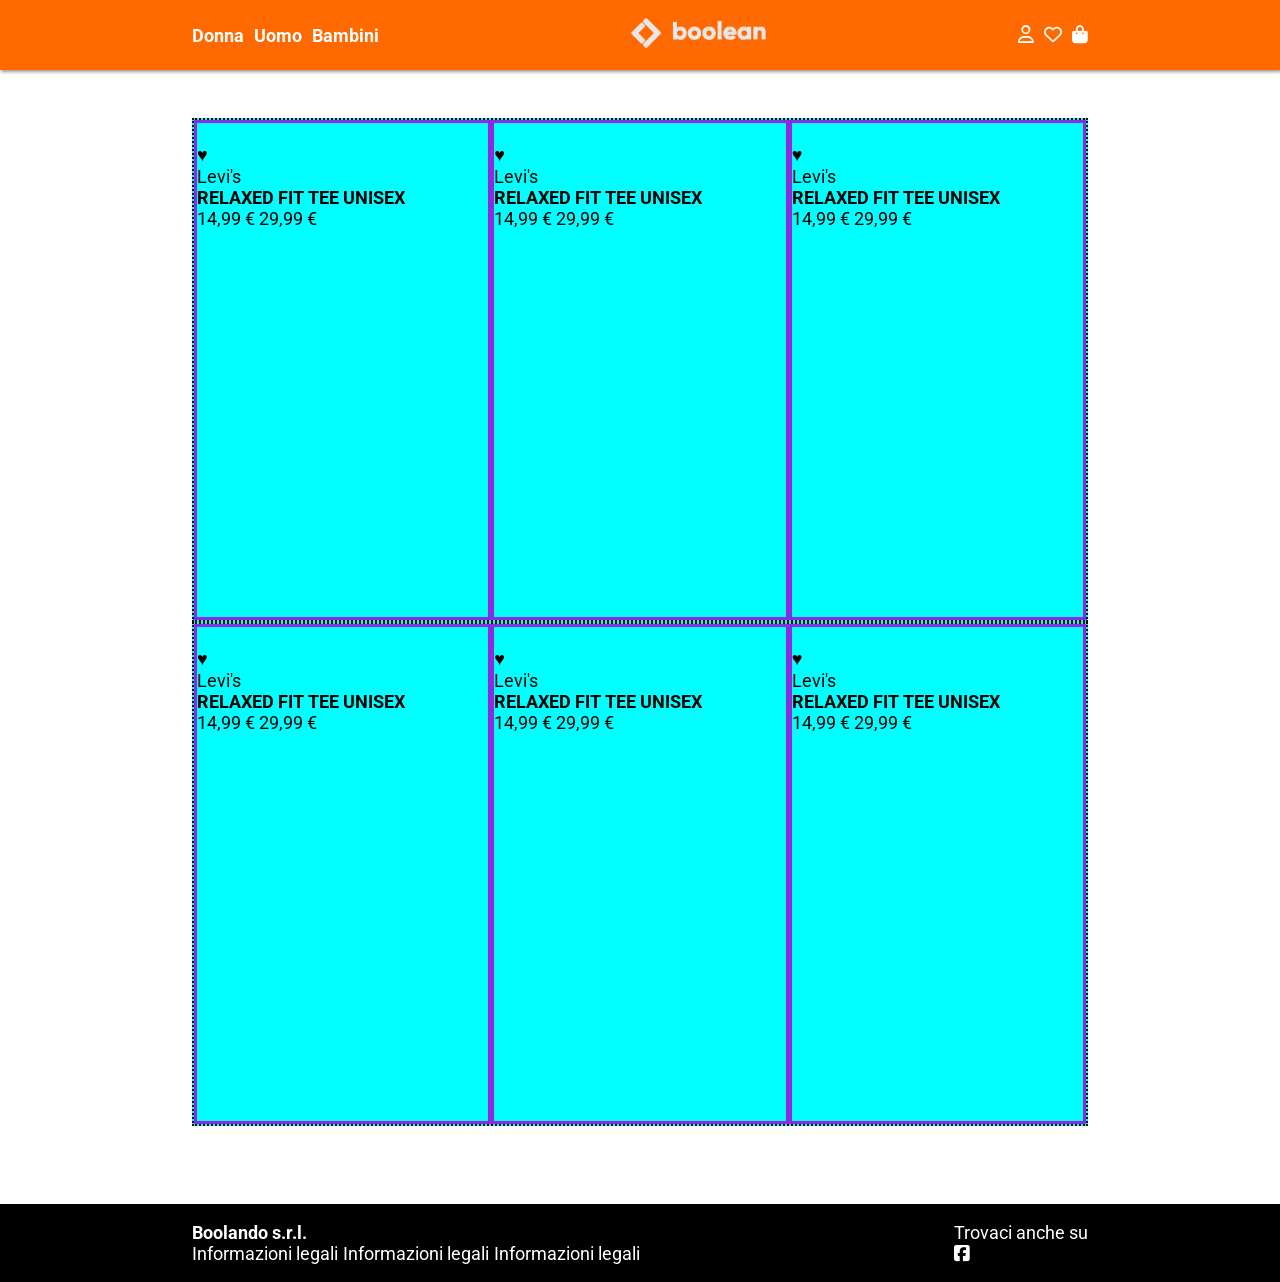
==== index.html @ 8162730f "Header position fixed + shadow" ====
<!DOCTYPE html>
<html lang="en">
<head>
    <meta charset="UTF-8">
    <meta http-equiv="X-UA-Compatible" content="IE=edge">
    <meta name="viewport" content="width=device-width, initial-scale=1.0">

    <!-- Font Roboto source -->
    <link rel="preconnect" href="https://fonts.googleapis.com">
<link rel="preconnect" href="https://fonts.gstatic.com" crossorigin>
<link href="https://fonts.googleapis.com/css2?family=Roboto:wght@400;700&display=swap" rel="stylesheet">

    <!-- Font-awesome library -->
    <link rel="stylesheet" href="https://cdnjs.cloudflare.com/ajax/libs/font-awesome/6.3.0/css/all.min.css" integrity="sha512-SzlrxWUlpfuzQ+pcUCosxcglQRNAq/DZjVsC0lE40xsADsfeQoEypE+enwcOiGjk/bSuGGKHEyjSoQ1zVisanQ==" crossorigin="anonymous" referrerpolicy="no-referrer" />

    <!-- Main CSS -->
    <link rel="stylesheet" href="css/style.css">
    
    <title>Boolando</title>
</head>

<body>

    <!-- Intestazione -->

    <header class="centered">

        <!-- Barra di navigazione -->
        
        <nav>

            <!-- Lista categorie -->
        
            <ul class="categ">
                <li><a href="#">Donna</a></li>
                <li><a href="#">Uomo</a></li>
                <li><a href="#">Bambini</a></li>
            </ul>

            <!-- Logo -->
        
            <div class="logo">
                <a href="#">
                    <img class="boolean-logo" src="img/boolean-logo.png" alt="Logo Boolean" >
                </a>
            </div>

            <!-- icone utente -->

            <div class="icons">
                <i class="fa-regular fa-user"></i>
                <i class="fa-regular fa-heart"></i>
                <i class="fa-solid fa-bag-shopping"></i>
            </div>

        </nav>

    </header>

    <!-- Corpo principale -->

    <main class="centered">

        <!-- fila orizzontale -->

        <div class="row">

            <!-- blocco prodotto -->

            <article class="product-col">
                <img src="" alt="">
                <div class="heart">&hearts;</div>
                <div class="label">
                    <div class="discount"></div>
                    <div class="sustainable"></div>
                </div>
                <div class="text">
                    <span class="brand">Levi's</span>
                    <h4 class="model">RELAXED FIT TEE UNISEX</h4>
                    <span class="price">
                        <span class="red">14,99 €</span>
                        <span class="line-through">29,99 €</span>
                    </span>
                </div>
            </article>

            <!-- blocco prodotto -->

            <article class="product-col">
                <img src="" alt="">
                <div class="heart">&hearts;</div>
                <div class="label">
                    <div class="discount"></div>
                    <div class="sustainable"></div>
                </div>
                <div class="text">
                    <span class="brand">Levi's</span>
                    <h4 class="model">RELAXED FIT TEE UNISEX</h4>
                    <span class="price">
                        <span class="red">14,99 €</span>
                        <span class="line-through">29,99 €</span>
                    </span>
                </div>
            </article>

            <!-- blocco prodotto -->

            <article class="product-col">
                <img src="" alt="">
                <div class="heart">&hearts;</div>
                <div class="label">
                    <div class="discount"></div>
                    <div class="sustainable"></div>
                </div>
                <div class="text">
                    <span class="brand">Levi's</span>
                    <h4 class="model">RELAXED FIT TEE UNISEX</h4>
                    <span class="price">
                        <span class="red">14,99 €</span>
                        <span class="line-through">29,99 €</span>
                    </span>
                </div>
            </article>

        </div>

        <!-- fila orizzontale -->

        <div class="row">

            <!-- blocco prodotto -->

            <article class="product-col">
                <img src="" alt="">
                <div class="heart">&hearts;</div>
                <div class="label">
                    <div class="discount"></div>
                    <div class="sustainable"></div>
                </div>
                <div class="text">
                    <span class="brand">Levi's</span>
                    <h4 class="model">RELAXED FIT TEE UNISEX</h4>
                    <span class="price">
                        <span class="red">14,99 €</span>
                        <span class="line-through">29,99 €</span>
                    </span>
                </div>
            </article>

            <!-- blocco prodotto -->

            <article class="product-col">
                <img src="" alt="">
                <div class="heart">&hearts;</div>
                <div class="label">
                    <div class="discount"></div>
                    <div class="sustainable"></div>
                </div>
                <div class="text">
                    <span class="brand">Levi's</span>
                    <h4 class="model">RELAXED FIT TEE UNISEX</h4>
                    <span class="price">
                        <span class="red">14,99 €</span>
                        <span class="line-through">29,99 €</span>
                    </span>
                </div>
            </article>

            <!-- blocco prodotto -->

            <article class="product-col">
                <img src="" alt="">
                <div class="heart">&hearts;</div>
                <div class="label">
                    <div class="discount"></div>
                    <div class="sustainable"></div>
                </div>
                <div class="text">
                    <span class="brand">Levi's</span>
                    <h4 class="model">RELAXED FIT TEE UNISEX</h4>
                    <span class="price">
                        <span class="red">14,99 €</span>
                        <span class="line-through">29,99 €</span>
                    </span>
                </div>
            </article>

        </div>

    </main>

    <!-- Footer -->

    <footer class="centered">
        <nav>

            <!-- blocco info legali -->
            
            <div class="info">
                <strong>Boolando s.r.l.</strong>
                <ul class="legal-info">
                    <li><a href="">Informazioni legali</a></li>
                    <li><a href="">Informazioni legali</a></li>
                    <li><a href="">Informazioni legali</a></li>
                </ul>
            </div>

            <!-- blocco social media -->
            <div class="footer-social">
                <span>Trovaci anche su</span>
                <div class="icons">
                    <a href="#"><i class="fa-brands fa-square-facebook"></i></a>
                </div>
            </div>

        </nav>
    </footer>
    
</body>
</html>
---- css/style.css ----
/* regole generali */

* {
    margin: 0; 
    padding: 0;
    box-sizing: border-box;
}

body {
    font-family: 'Roboto', sans-serif;
    font-size: 18px;
}

a {
    text-decoration: none;
    color: inherit;
}

ul {
    list-style-type: none;
}

.centered {
    padding: 18px 15%;
}

/* INTESTAZIONE */

/* add border-bottom shadow */
header {
    min-height: 70px;
    width: 100%;
    position: fixed;
    top: 0;
    left: 0;
    background-color: #ff6900;
    color: #ffffff;
    box-shadow: 1px 2px 3px #9e9e9e;
}

    nav {
        display: flex;
        justify-content: space-between;
        align-items: center;
    }

        .categ {
            font-weight: 700;
            display: flex;
            gap: 10px;
        }

        img.boolean-logo {
            height: 30px;
        }

        .icons {
            display: flex;
            gap: 10px;
        }

/* MAIN */

main {
    margin: 100px 0 60px;
}

.row {
    display: flex;
    justify-content: space-between;
}

/* FOOTER */

footer {
    /* height: 150px; */
    background-color: black;
    color:#ffffff;

}

.legal-info {
    display: flex;
    gap: 5px;
}


/* DEBUG */

/* nav {
        border: solid 3px blueviolet;
}

    .categ {
        border: dotted 2px black;
    }

    .logo {
        border: dotted 2px black;
    }

    .icons {
        width: 100px;
        border: dotted 2px black;
    } */

.row {
    background-color: aqua;
    border: dotted 2px black;

}

.product-col {
    height: 500px;
    width: 350px;
    border: solid 3px blueviolet;
}
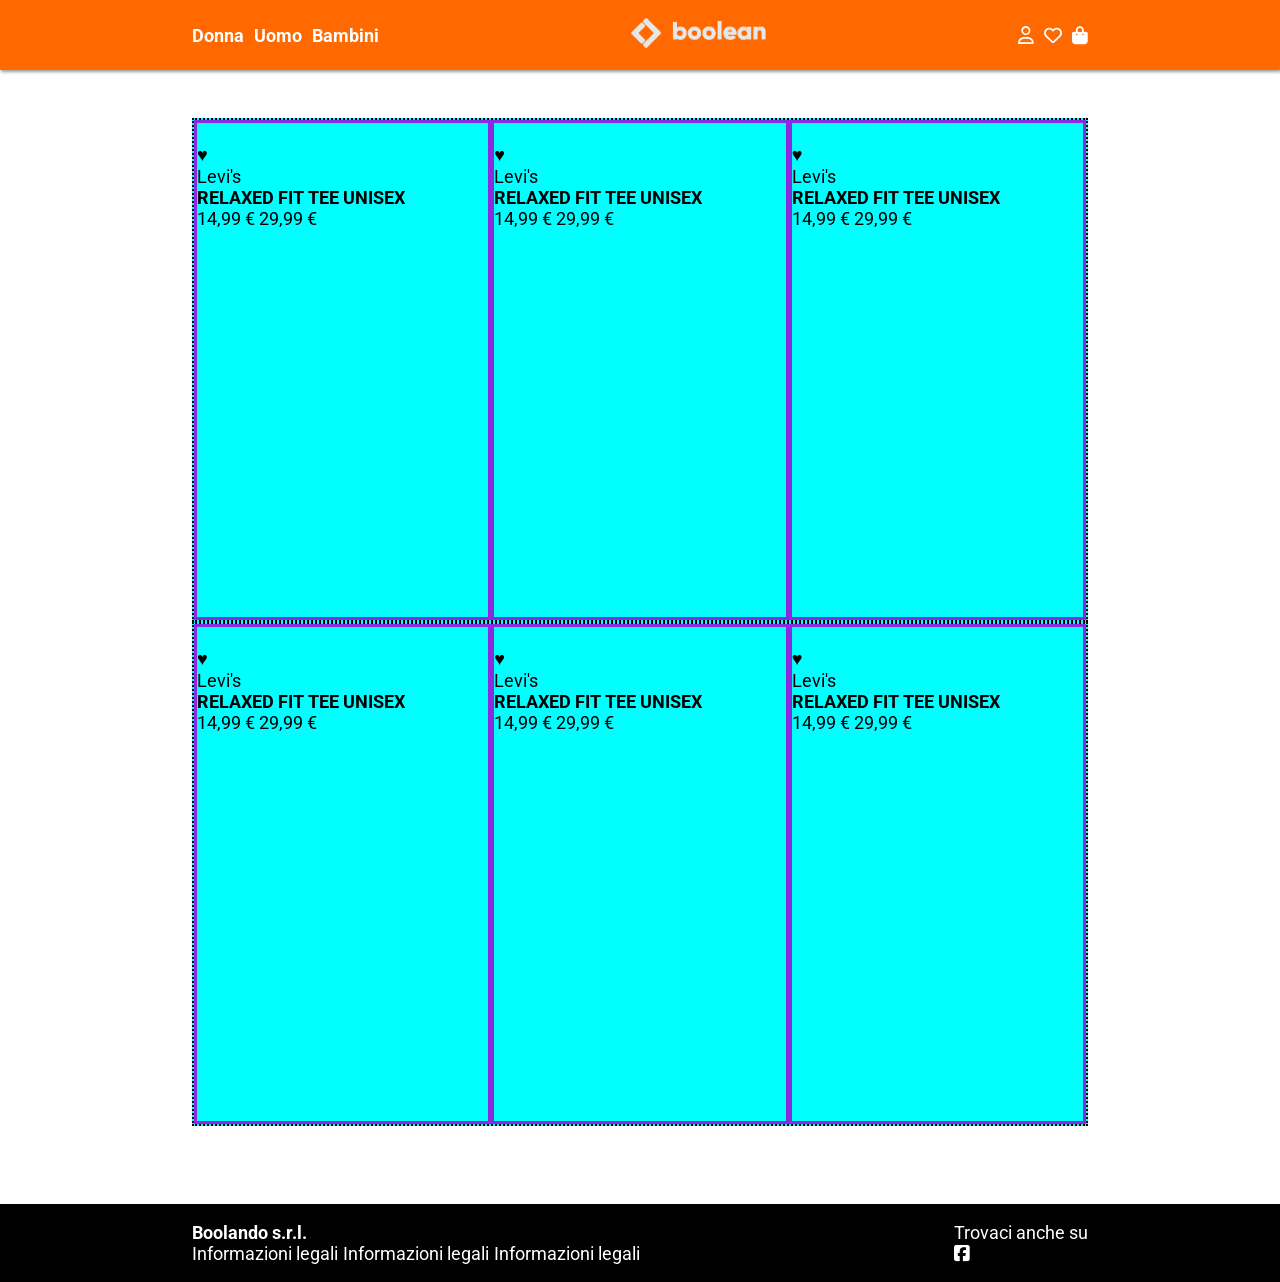
==== commit 429a5fd6: "put links to header icons" ====
--- a/index.html
+++ b/index.html
@@ -48,9 +48,9 @@
             <!-- icone utente -->
 
             <div class="icons">
-                <i class="fa-regular fa-user"></i>
-                <i class="fa-regular fa-heart"></i>
-                <i class="fa-solid fa-bag-shopping"></i>
+                <a href="#"><i class="fa-regular fa-user"></i></a>
+                <a href="#"><i class="fa-regular fa-heart"></i></a>
+                <a href="#"><i class="fa-solid fa-bag-shopping"></i></a>
             </div>
 
         </nav>
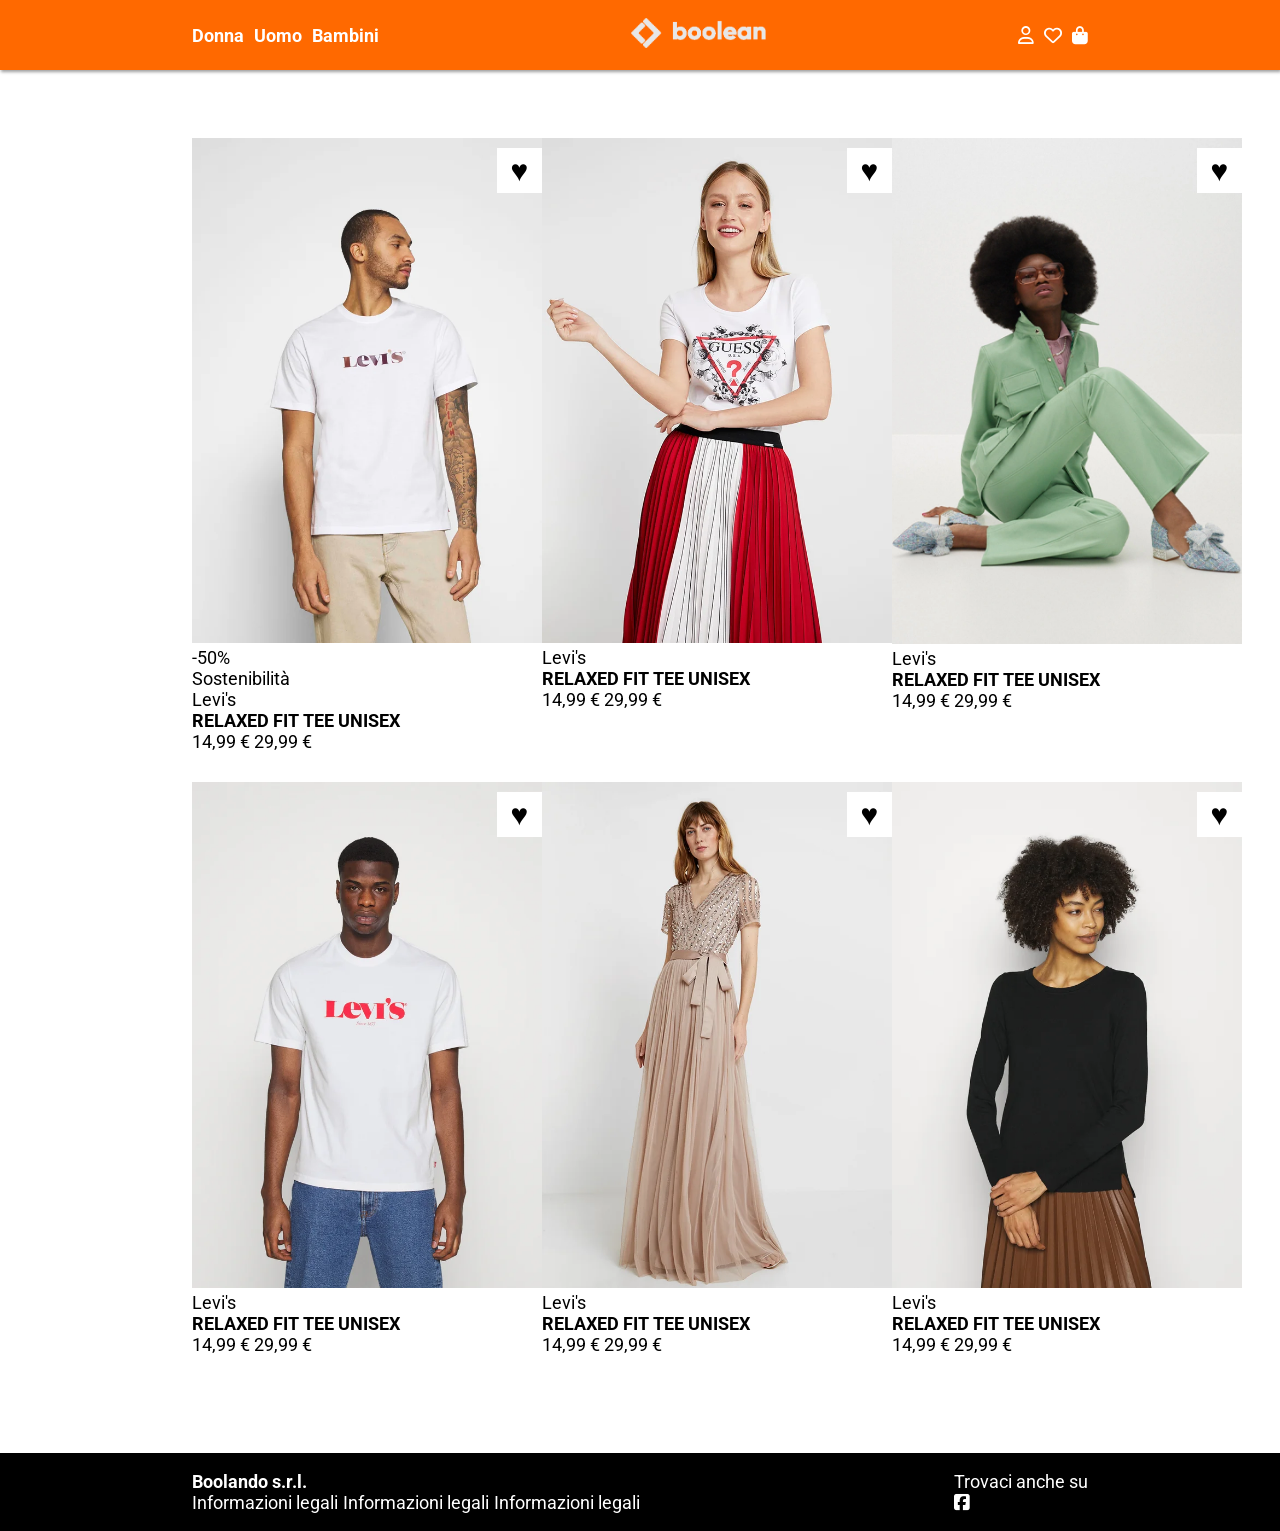
==== commit 8a81fd19: "Struttura main, swapping imgs, cuore con hover" ====
--- a/index.html
+++ b/index.html
@@ -63,54 +63,66 @@
 
         <!-- fila orizzontale -->
 
-        <div class="row">
-
-            <!-- blocco prodotto -->
-
-            <article class="product-col">
-                <img src="" alt="">
-                <div class="heart">&hearts;</div>
-                <div class="label">
-                    <div class="discount"></div>
-                    <div class="sustainable"></div>
-                </div>
-                <div class="text">
-                    <span class="brand">Levi's</span>
-                    <h4 class="model">RELAXED FIT TEE UNISEX</h4>
-                    <span class="price">
-                        <span class="red">14,99 €</span>
-                        <span class="line-through">29,99 €</span>
-                    </span>
-                </div>
-            </article>
-
-            <!-- blocco prodotto -->
-
-            <article class="product-col">
-                <img src="" alt="">
-                <div class="heart">&hearts;</div>
-                <div class="label">
-                    <div class="discount"></div>
-                    <div class="sustainable"></div>
-                </div>
-                <div class="text">
-                    <span class="brand">Levi's</span>
-                    <h4 class="model">RELAXED FIT TEE UNISEX</h4>
-                    <span class="price">
-                        <span class="red">14,99 €</span>
-                        <span class="line-through">29,99 €</span>
-                    </span>
-                </div>
-            </article>
-
-            <!-- blocco prodotto -->
-
-            <article class="product-col">
-                <img src="" alt="">
-                <div class="heart">&hearts;</div>
-                <div class="label">
-                    <div class="discount"></div>
-                    <div class="sustainable"></div>
+        <div class="row top-row">
+
+            <!-- blocco prodotto -->
+
+            <article class="product col1">
+                <div class="img-container">
+                    <img id="r1c1" src="img/1.webp" alt="model 1">
+                    <a href="">
+                        <div class="heart">&hearts;</div>
+                    </a>
+                    <div class="label">
+                        <div class="discount">-50%</div>
+                        <div class="sustainable">Sostenibilità</div>
+                    </div>
+                </div>
+                <div class="text">
+                    <span class="brand">Levi's</span>
+                    <h4 class="model">RELAXED FIT TEE UNISEX</h4>
+                    <span class="price">
+                        <span class="red">14,99 €</span>
+                        <span class="line-through">29,99 €</span>
+                    </span>
+                </div>
+            </article>
+
+            <!-- blocco prodotto -->
+
+            <article class="product col2">
+                <div class="img-container">
+                    <img id="r1c2" src="img/2.webp" alt="model 2">
+                    <a href="">
+                        <div class="heart">&hearts;</div>
+                    </a>
+                    <div class="label">
+                        <div class="discount"></div>
+                        <div class="sustainable"></div>
+                    </div>
+                </div>
+                <div class="text">
+                    <span class="brand">Levi's</span>
+                    <h4 class="model">RELAXED FIT TEE UNISEX</h4>
+                    <span class="price">
+                        <span class="red">14,99 €</span>
+                        <span class="line-through">29,99 €</span>
+                    </span>
+                </div>
+            </article>
+
+            <!-- blocco prodotto -->
+
+            <article class="product col3">
+                <div class="img-container">
+                    <img id="r1c3" src="img/3.webp" alt="model 3">
+                    <a href="">
+                        <div class="heart">&hearts;</div>
+                    </a>
+                    <div class="label">
+                        <div class="discount"></div>
+                        <div class="sustainable"></div>
+                    </div>
                 </div>
                 <div class="text">
                     <span class="brand">Levi's</span>
@@ -126,54 +138,66 @@
 
         <!-- fila orizzontale -->
 
-        <div class="row">
-
-            <!-- blocco prodotto -->
-
-            <article class="product-col">
-                <img src="" alt="">
-                <div class="heart">&hearts;</div>
-                <div class="label">
-                    <div class="discount"></div>
-                    <div class="sustainable"></div>
-                </div>
-                <div class="text">
-                    <span class="brand">Levi's</span>
-                    <h4 class="model">RELAXED FIT TEE UNISEX</h4>
-                    <span class="price">
-                        <span class="red">14,99 €</span>
-                        <span class="line-through">29,99 €</span>
-                    </span>
-                </div>
-            </article>
-
-            <!-- blocco prodotto -->
-
-            <article class="product-col">
-                <img src="" alt="">
-                <div class="heart">&hearts;</div>
-                <div class="label">
-                    <div class="discount"></div>
-                    <div class="sustainable"></div>
-                </div>
-                <div class="text">
-                    <span class="brand">Levi's</span>
-                    <h4 class="model">RELAXED FIT TEE UNISEX</h4>
-                    <span class="price">
-                        <span class="red">14,99 €</span>
-                        <span class="line-through">29,99 €</span>
-                    </span>
-                </div>
-            </article>
-
-            <!-- blocco prodotto -->
-
-            <article class="product-col">
-                <img src="" alt="">
-                <div class="heart">&hearts;</div>
-                <div class="label">
-                    <div class="discount"></div>
-                    <div class="sustainable"></div>
+        <div class="row bottom-row">
+
+            <!-- blocco prodotto -->
+
+            <article class="product col1">
+                <div class="img-container">
+                    <img id="r2c1" src="img/4.webp" alt="model 4">
+                    <a href="">
+                        <div class="heart">&hearts;</div>
+                    </a>
+                    <div class="label">
+                        <div class="discount"></div>
+                        <div class="sustainable"></div>
+                    </div>
+                </div>
+                <div class="text">
+                    <span class="brand">Levi's</span>
+                    <h4 class="model">RELAXED FIT TEE UNISEX</h4>
+                    <span class="price">
+                        <span class="red">14,99 €</span>
+                        <span class="line-through">29,99 €</span>
+                    </span>
+                </div>
+            </article>
+
+            <!-- blocco prodotto -->
+
+            <article class="product col2">
+                <div class="img-container">
+                    <img id="r2c2" src="img/5.webp" alt="model 5">
+                    <a href="">
+                        <div class="heart">&hearts;</div>
+                    </a>
+                    <div class="label">
+                        <div class="discount"></div>
+                        <div class="sustainable"></div>
+                    </div>
+                </div>
+                <div class="text">
+                    <span class="brand">Levi's</span>
+                    <h4 class="model">RELAXED FIT TEE UNISEX</h4>
+                    <span class="price">
+                        <span class="red">14,99 €</span>
+                        <span class="line-through">29,99 €</span>
+                    </span>
+                </div>
+            </article>
+
+            <!-- blocco prodotto -->
+
+            <article class="product col3">
+                <div class="img-container">
+                    <img id="r2c3" src="img/6.webp" alt="model 6">
+                    <a href="">
+                        <div class="heart">&hearts;</div>
+                    </a>
+                    <div class="label">
+                        <div class="discount"></div>
+                        <div class="sustainable"></div>
+                    </div>
                 </div>
                 <div class="text">
                     <span class="brand">Levi's</span>
--- a/css/style.css
+++ b/css/style.css
@@ -33,6 +33,7 @@
     min-height: 70px;
     width: 100%;
     position: fixed;
+    z-index: 900;
     top: 0;
     left: 0;
     background-color: #ff6900;
@@ -64,13 +65,72 @@
 /* MAIN */
 
 main {
-    margin: 100px 0 60px;
+    margin: 120px 0 50px;
 }
 
 .row {
     display: flex;
     justify-content: space-between;
+    margin-bottom: 30px;
 }
+
+    .img-container {
+        width: 350px;
+        position: relative;
+    }
+
+        .img-container img {
+            width: 100%;
+        }
+
+            /* :Hover cambio immagine */
+
+            /* Row 1 */
+            img#r1c1:hover{
+                content: url("../img/1b.webp");
+            }
+
+            img#r1c2:hover{
+                content: url("../img/2b.webp");
+            }
+
+            img#r1c3:hover{
+                content: url("../img/3b.webp");
+            }
+
+            /* Row 2 */
+
+            img#r2c1:hover{
+                content: url("../img/4b.webp");
+            }
+
+            img#r2c2:hover{
+                content: url("../img/5b.webp");
+            }
+
+            img#r2c3:hover{
+                content: url("../img/6b.webp");
+            }
+
+        /* Heart */
+
+        .img-container .heart {
+            font-size: 30px;
+            width: 45px;
+            height: 45px;
+            text-align: center;
+            padding: 5px;
+            background-color: #ffffff;
+            position: absolute;
+            top: 10px;
+            right: 0;
+        }
+
+        /* BONUS */
+
+        .img-container .heart:hover {
+            color: red;
+        }
 
 /* FOOTER */
 
@@ -88,8 +148,8 @@
 
 
 /* DEBUG */
-
-/* nav {
+/* 
+nav {
         border: solid 3px blueviolet;
 }
 
@@ -104,7 +164,7 @@
     .icons {
         width: 100px;
         border: dotted 2px black;
-    } */
+    }
 
 .row {
     background-color: aqua;
@@ -112,8 +172,8 @@
 
 }
 
-.product-col {
+.product {
     height: 500px;
     width: 350px;
     border: solid 3px blueviolet;
-}+} */
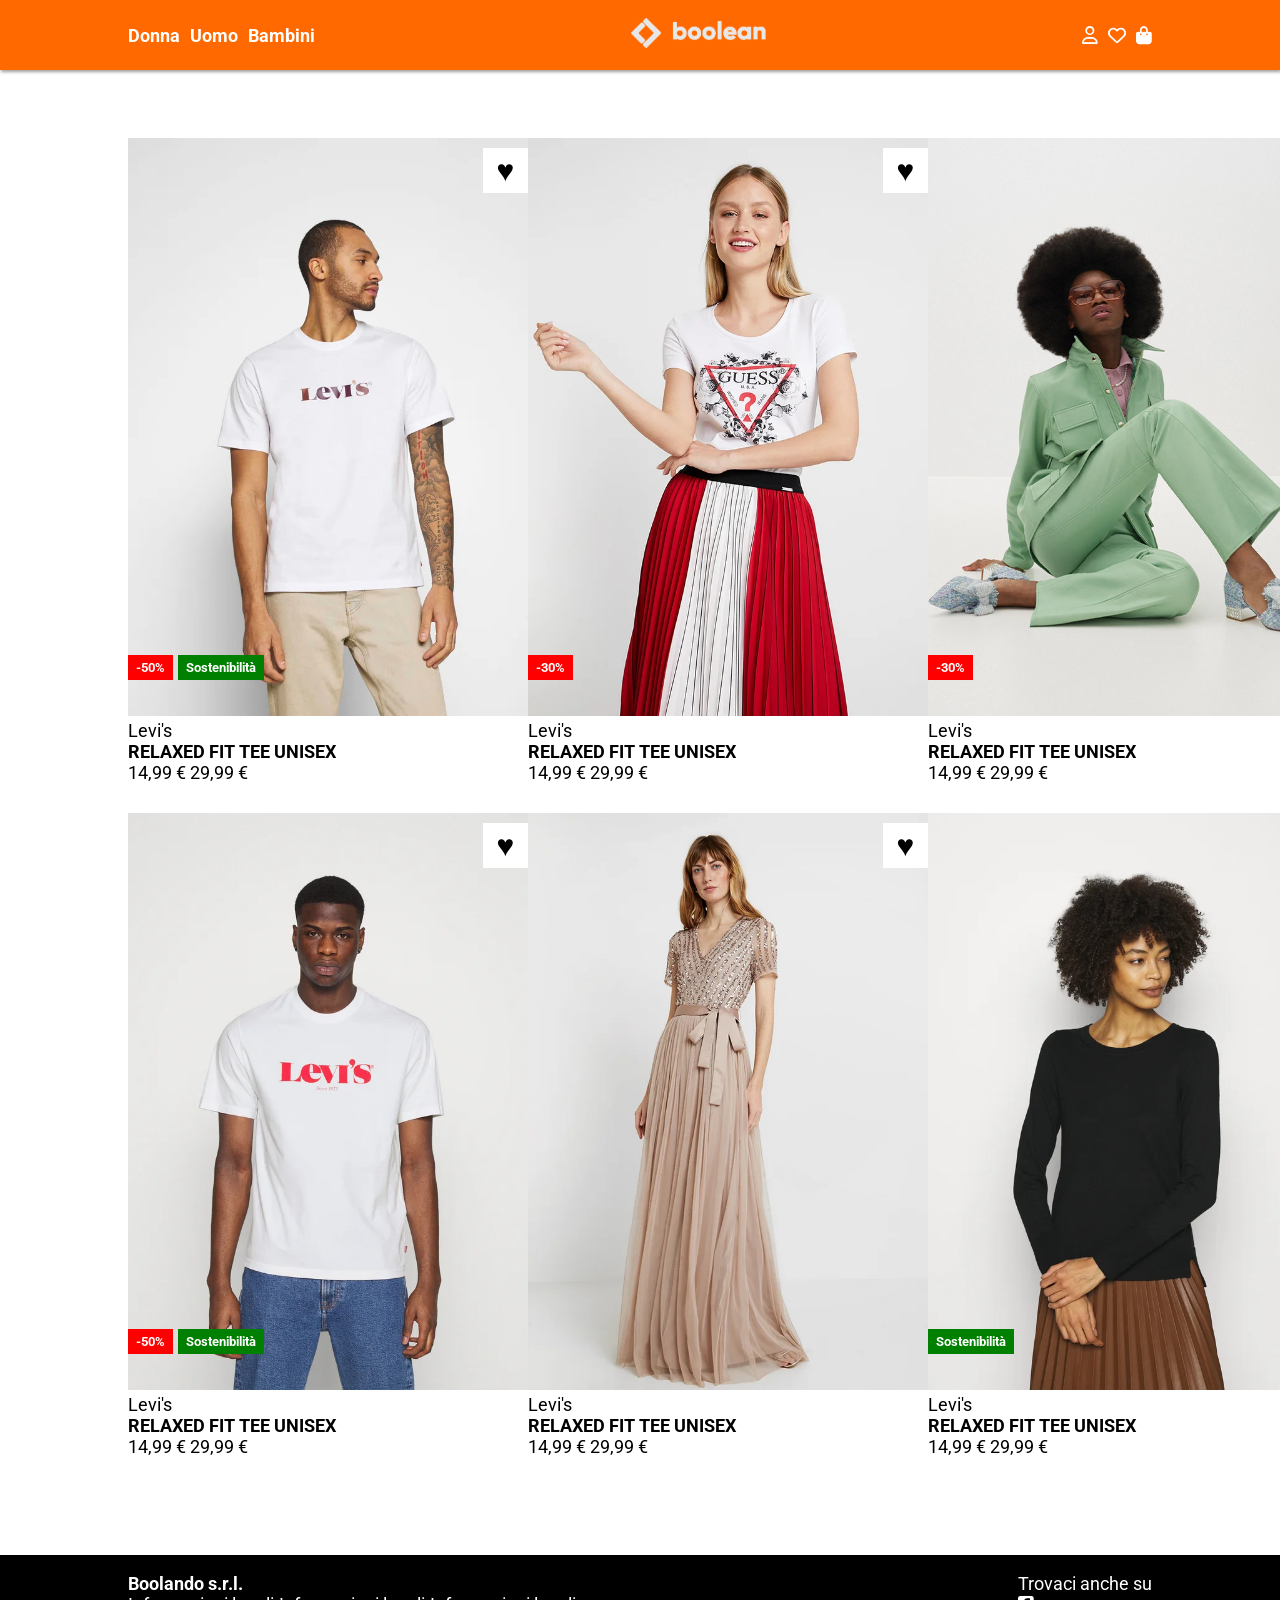
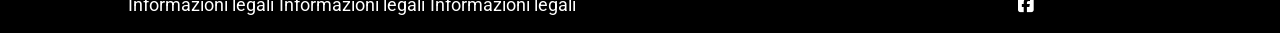
==== commit 11959681: "Labels" ====
--- a/index.html
+++ b/index.html
@@ -97,8 +97,7 @@
                         <div class="heart">&hearts;</div>
                     </a>
                     <div class="label">
-                        <div class="discount"></div>
-                        <div class="sustainable"></div>
+                        <div class="discount">-30%</div>
                     </div>
                 </div>
                 <div class="text">
@@ -120,8 +119,7 @@
                         <div class="heart">&hearts;</div>
                     </a>
                     <div class="label">
-                        <div class="discount"></div>
-                        <div class="sustainable"></div>
+                        <div class="discount">-30%</div>
                     </div>
                 </div>
                 <div class="text">
@@ -149,8 +147,8 @@
                         <div class="heart">&hearts;</div>
                     </a>
                     <div class="label">
-                        <div class="discount"></div>
-                        <div class="sustainable"></div>
+                        <div class="discount">-50%</div>
+                        <div class="sustainable">Sostenibilità</div>
                     </div>
                 </div>
                 <div class="text">
@@ -172,8 +170,6 @@
                         <div class="heart">&hearts;</div>
                     </a>
                     <div class="label">
-                        <div class="discount"></div>
-                        <div class="sustainable"></div>
                     </div>
                 </div>
                 <div class="text">
@@ -195,8 +191,7 @@
                         <div class="heart">&hearts;</div>
                     </a>
                     <div class="label">
-                        <div class="discount"></div>
-                        <div class="sustainable"></div>
+                        <div class="sustainable">Sostenibilità</div>
                     </div>
                 </div>
                 <div class="text">
--- a/css/style.css
+++ b/css/style.css
@@ -23,7 +23,7 @@
 }
 
 .centered {
-    padding: 18px 15%;
+    padding: 18px 10%;
 }
 
 /* INTESTAZIONE */
@@ -75,7 +75,7 @@
 }
 
     .img-container {
-        width: 350px;
+        width: 400px;
         position: relative;
     }
 
@@ -132,6 +132,35 @@
             color: red;
         }
 
+        /* Label */
+
+        .label {
+            position: absolute;
+            bottom: 40px;
+            left: 0;
+            display: flex;
+            gap: 5px;
+        }
+
+        .label > * {
+            font-size: 13px;
+            font-weight: 700;
+            color: #ffffff;
+            padding: 5px 8px;
+        }
+
+        .label .discount {
+            background-color: red;
+        }
+
+        .label .sustainable {
+            background-color: green;
+        }
+
+        /* Parte di testo sotto le immagini */
+
+        
+
 /* FOOTER */
 
 footer {
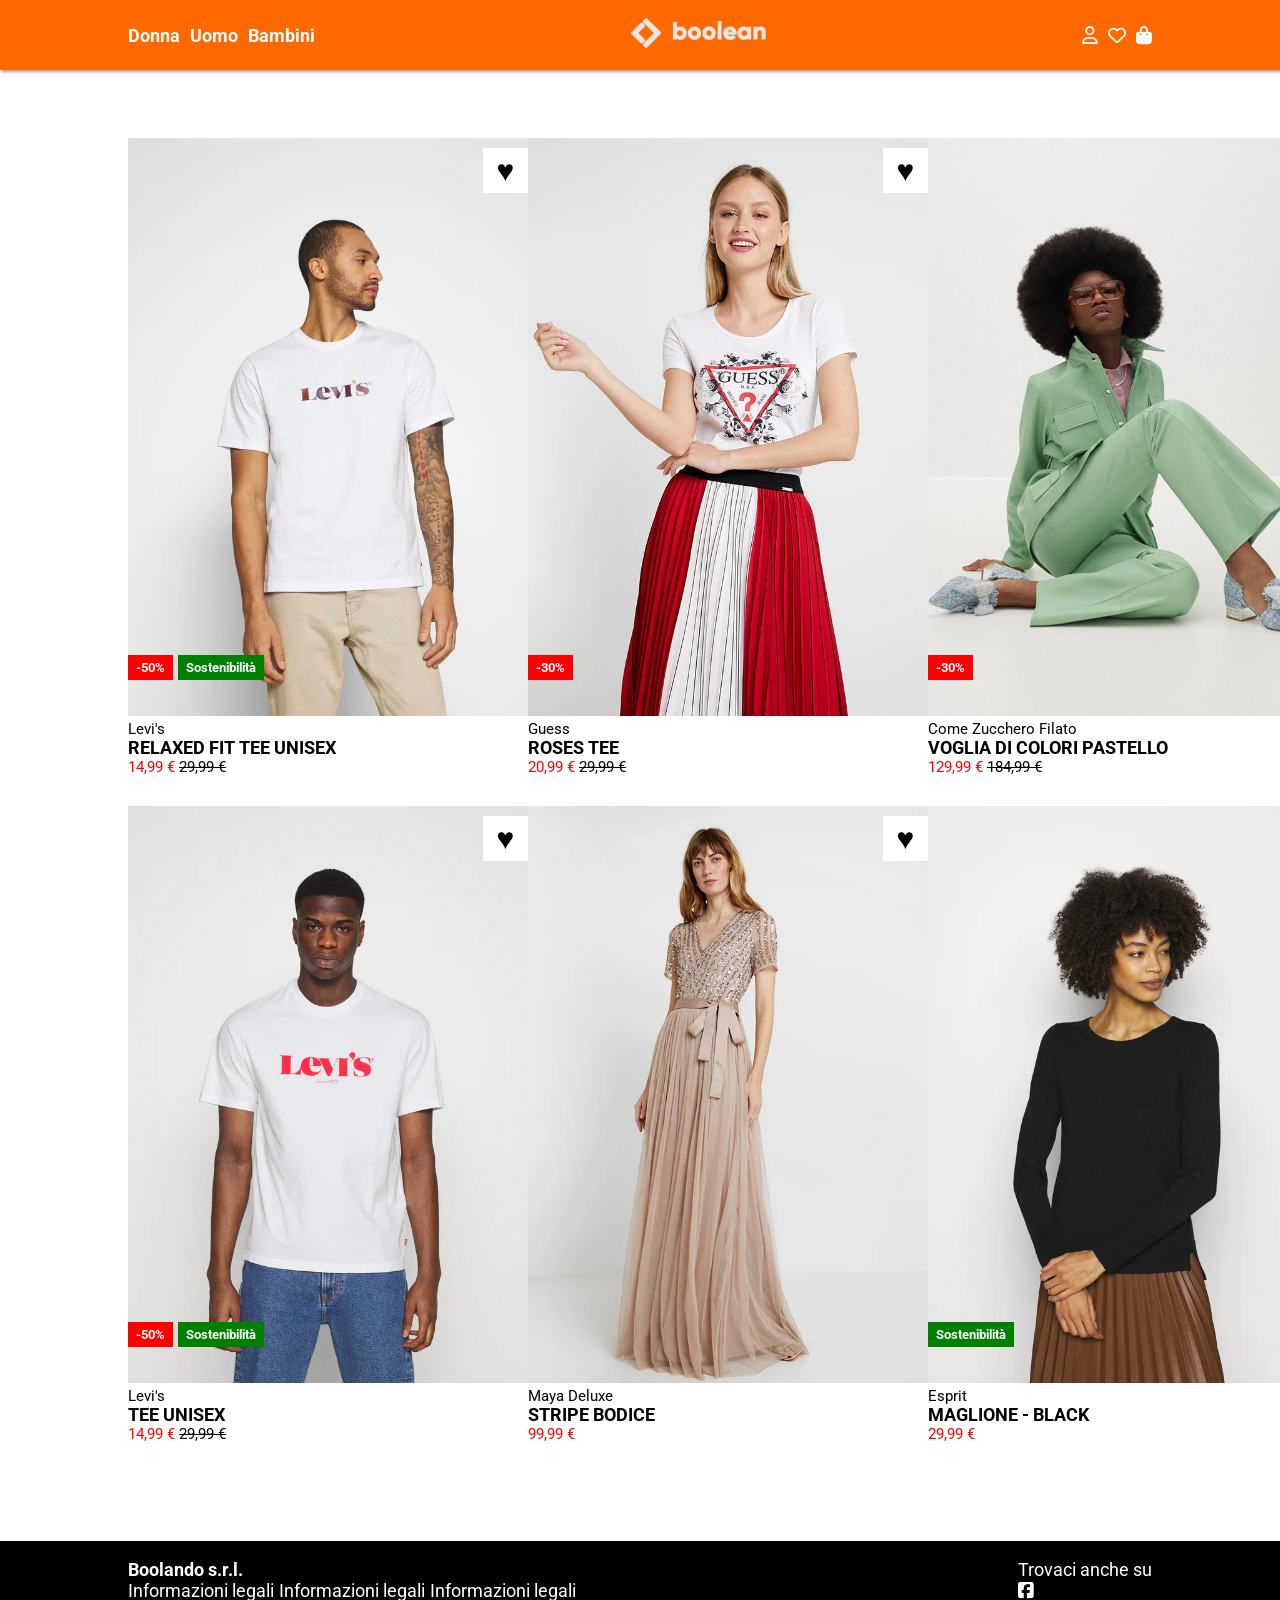
==== commit 17471bfa: "main secion completa, manca finire il Footer" ====
--- a/index.html
+++ b/index.html
@@ -80,7 +80,7 @@
                 </div>
                 <div class="text">
                     <span class="brand">Levi's</span>
-                    <h4 class="model">RELAXED FIT TEE UNISEX</h4>
+                    <h3 class="model">RELAXED FIT TEE UNISEX</h3>
                     <span class="price">
                         <span class="red">14,99 €</span>
                         <span class="line-through">29,99 €</span>
@@ -101,8 +101,59 @@
                     </div>
                 </div>
                 <div class="text">
+                    <span class="brand">Guess</span>
+                    <h3 class="model">ROSES TEE</h3>
+                    <span class="price">
+                        <span class="red">20,99 €</span>
+                        <span class="line-through">29,99 €</span>
+                    </span>
+                </div>
+            </article>
+
+            <!-- blocco prodotto -->
+
+            <article class="product col3">
+                <div class="img-container">
+                    <img id="r1c3" src="img/3.webp" alt="model 3">
+                    <a href="">
+                        <div class="heart">&hearts;</div>
+                    </a>
+                    <div class="label">
+                        <div class="discount">-30%</div>
+                    </div>
+                </div>
+                <div class="text">
+                    <span class="brand">Come Zucchero Filato</span>
+                    <h3 class="model">VOGLIA DI COLORI PASTELLO</h3>
+                    <span class="price">
+                        <span class="red">129,99 €</span>
+                        <span class="line-through">184,99 €</span>
+                    </span>
+                </div>
+            </article>
+
+        </div>
+
+        <!-- fila orizzontale -->
+
+        <div class="row bottom-row">
+
+            <!-- blocco prodotto -->
+
+            <article class="product col1">
+                <div class="img-container">
+                    <img id="r2c1" src="img/4.webp" alt="model 4">
+                    <a href="">
+                        <div class="heart">&hearts;</div>
+                    </a>
+                    <div class="label">
+                        <div class="discount">-50%</div>
+                        <div class="sustainable">Sostenibilità</div>
+                    </div>
+                </div>
+                <div class="text">
                     <span class="brand">Levi's</span>
-                    <h4 class="model">RELAXED FIT TEE UNISEX</h4>
+                    <h3 class="model">TEE UNISEX</h3>
                     <span class="price">
                         <span class="red">14,99 €</span>
                         <span class="line-through">29,99 €</span>
@@ -112,94 +163,41 @@
 
             <!-- blocco prodotto -->
 
+            <article class="product col2">
+                <div class="img-container">
+                    <img id="r2c2" src="img/5.webp" alt="model 5">
+                    <a href="">
+                        <div class="heart">&hearts;</div>
+                    </a>
+                    <div class="label">
+                    </div>
+                </div>
+                <div class="text">
+                    <span class="brand">Maya Deluxe</span>
+                    <h3 class="model">STRIPE BODICE</h3>
+                    <span class="price">
+                        <span class="red">99,99 €</span>
+                    </span>
+                </div>
+            </article>
+
+            <!-- blocco prodotto -->
+
             <article class="product col3">
                 <div class="img-container">
-                    <img id="r1c3" src="img/3.webp" alt="model 3">
-                    <a href="">
-                        <div class="heart">&hearts;</div>
-                    </a>
-                    <div class="label">
-                        <div class="discount">-30%</div>
-                    </div>
-                </div>
-                <div class="text">
-                    <span class="brand">Levi's</span>
-                    <h4 class="model">RELAXED FIT TEE UNISEX</h4>
-                    <span class="price">
-                        <span class="red">14,99 €</span>
-                        <span class="line-through">29,99 €</span>
-                    </span>
-                </div>
-            </article>
-
-        </div>
-
-        <!-- fila orizzontale -->
-
-        <div class="row bottom-row">
-
-            <!-- blocco prodotto -->
-
-            <article class="product col1">
-                <div class="img-container">
-                    <img id="r2c1" src="img/4.webp" alt="model 4">
-                    <a href="">
-                        <div class="heart">&hearts;</div>
-                    </a>
-                    <div class="label">
-                        <div class="discount">-50%</div>
+                    <img id="r2c3" src="img/6.webp" alt="model 6">
+                    <a href="">
+                        <div class="heart">&hearts;</div>
+                    </a>
+                    <div class="label">
                         <div class="sustainable">Sostenibilità</div>
                     </div>
                 </div>
                 <div class="text">
-                    <span class="brand">Levi's</span>
-                    <h4 class="model">RELAXED FIT TEE UNISEX</h4>
-                    <span class="price">
-                        <span class="red">14,99 €</span>
-                        <span class="line-through">29,99 €</span>
-                    </span>
-                </div>
-            </article>
-
-            <!-- blocco prodotto -->
-
-            <article class="product col2">
-                <div class="img-container">
-                    <img id="r2c2" src="img/5.webp" alt="model 5">
-                    <a href="">
-                        <div class="heart">&hearts;</div>
-                    </a>
-                    <div class="label">
-                    </div>
-                </div>
-                <div class="text">
-                    <span class="brand">Levi's</span>
-                    <h4 class="model">RELAXED FIT TEE UNISEX</h4>
-                    <span class="price">
-                        <span class="red">14,99 €</span>
-                        <span class="line-through">29,99 €</span>
-                    </span>
-                </div>
-            </article>
-
-            <!-- blocco prodotto -->
-
-            <article class="product col3">
-                <div class="img-container">
-                    <img id="r2c3" src="img/6.webp" alt="model 6">
-                    <a href="">
-                        <div class="heart">&hearts;</div>
-                    </a>
-                    <div class="label">
-                        <div class="sustainable">Sostenibilità</div>
-                    </div>
-                </div>
-                <div class="text">
-                    <span class="brand">Levi's</span>
-                    <h4 class="model">RELAXED FIT TEE UNISEX</h4>
-                    <span class="price">
-                        <span class="red">14,99 €</span>
-                        <span class="line-through">29,99 €</span>
+                    <span class="brand">Esprit</span>
+                    <h3 class="model">MAGLIONE - BLACK</h3>
+                    <span class="price">
+                        <span class="red">29,99 €</span>
                     </span>
                 </div>
             </article>
--- a/css/style.css
+++ b/css/style.css
@@ -24,6 +24,14 @@
 
 .centered {
     padding: 18px 10%;
+}
+
+.red {
+    color: red;
+}
+
+.line-through {
+    text-decoration: line-through;
 }
 
 /* INTESTAZIONE */
@@ -159,7 +167,9 @@
 
         /* Parte di testo sotto le immagini */
 
-        
+        .product .text {
+            font-size: 15px;
+        }
 
 /* FOOTER */
 
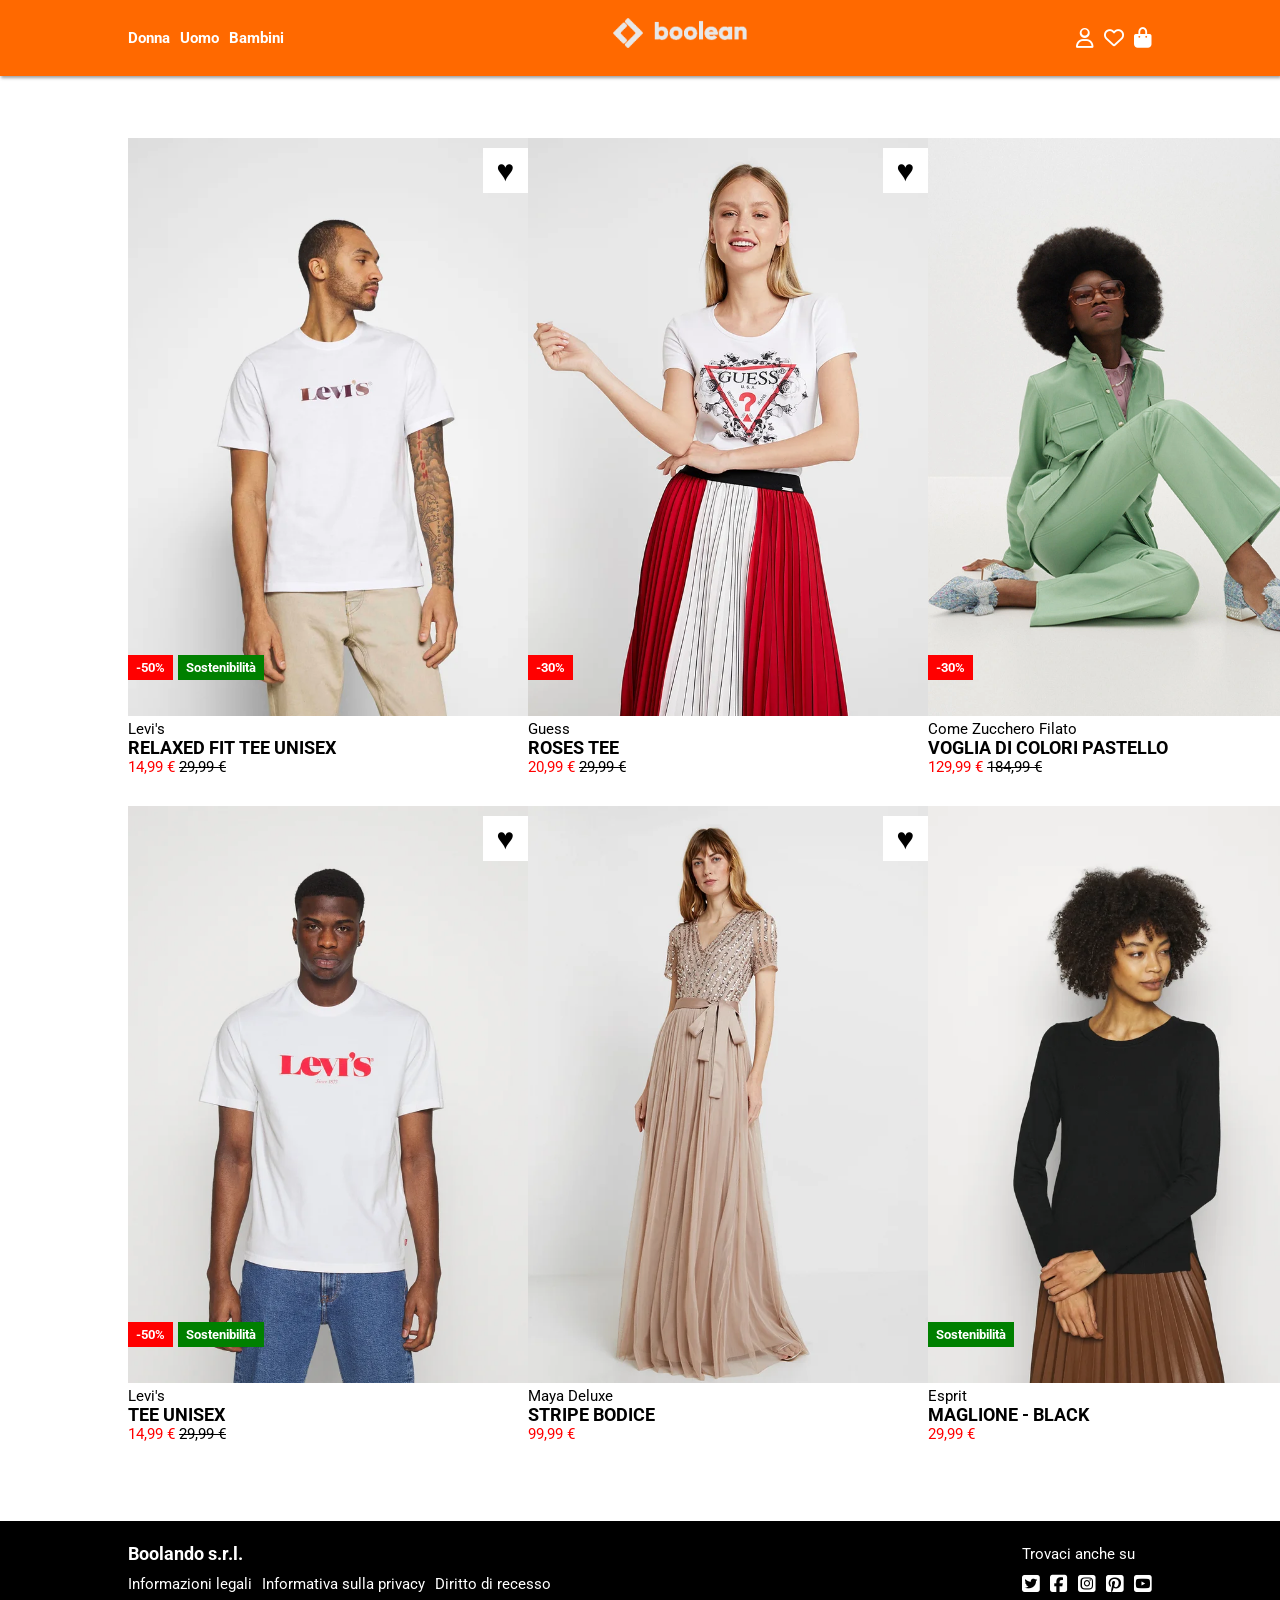
==== commit 4f69324c: "Footer completo" ====
--- a/index.html
+++ b/index.html
@@ -214,11 +214,11 @@
             <!-- blocco info legali -->
             
             <div class="info">
-                <strong>Boolando s.r.l.</strong>
+                <h4>Boolando s.r.l.</h4>
                 <ul class="legal-info">
                     <li><a href="">Informazioni legali</a></li>
-                    <li><a href="">Informazioni legali</a></li>
-                    <li><a href="">Informazioni legali</a></li>
+                    <li><a href="">Informativa sulla privacy</a></li>
+                    <li><a href="">Diritto di recesso</a></li>
                 </ul>
             </div>
 
@@ -226,7 +226,11 @@
             <div class="footer-social">
                 <span>Trovaci anche su</span>
                 <div class="icons">
+                    <a href="#"><i class="fa-brands fa-square-twitter"></i></a>
                     <a href="#"><i class="fa-brands fa-square-facebook"></i></a>
+                    <a href="#"><i class="fa-brands fa-square-instagram"></i></a>
+                    <a href="#"><i class="fa-brands fa-square-pinterest"></i></a>
+                    <a href="#"><i class="fa-brands fa-square-youtube"></i></a>
                 </div>
             </div>
 
--- a/css/style.css
+++ b/css/style.css
@@ -10,7 +10,7 @@
 
 body {
     font-family: 'Roboto', sans-serif;
-    font-size: 18px;
+    font-size: 15px;
 }
 
 a {
@@ -20,6 +20,10 @@
 
 ul {
     list-style-type: none;
+}
+
+h4 {
+    font-size: 18px;
 }
 
 .centered {
@@ -53,6 +57,7 @@
         display: flex;
         justify-content: space-between;
         align-items: center;
+        line-height: 30px;
     }
 
         .categ {
@@ -68,12 +73,13 @@
         .icons {
             display: flex;
             gap: 10px;
+            font-size: 20px;
         }
 
 /* MAIN */
 
 main {
-    margin: 120px 0 50px;
+    margin: 120px 0 30px;
 }
 
 .row {
@@ -165,30 +171,29 @@
             background-color: green;
         }
 
-        /* Parte di testo sotto le immagini */
-
-        .product .text {
-            font-size: 15px;
-        }
 
 /* FOOTER */
 
 footer {
-    /* height: 150px; */
+    min-height: 100px;
     background-color: black;
     color:#ffffff;
-
-}
-
-.legal-info {
-    display: flex;
-    gap: 5px;
-}
+}
+
+    /* Left */
+
+    .legal-info {
+        display: flex;
+        gap: 10px;
+    }
+
+
+
 
 
 /* DEBUG */
-/* 
-nav {
+
+/* nav {
         border: solid 3px blueviolet;
 }
 
@@ -201,7 +206,6 @@
     }
 
     .icons {
-        width: 100px;
         border: dotted 2px black;
     }
 
@@ -212,7 +216,7 @@
 }
 
 .product {
-    height: 500px;
-    width: 350px;
+    height: 585px;
+    width: 450px;
     border: solid 3px blueviolet;
 } */
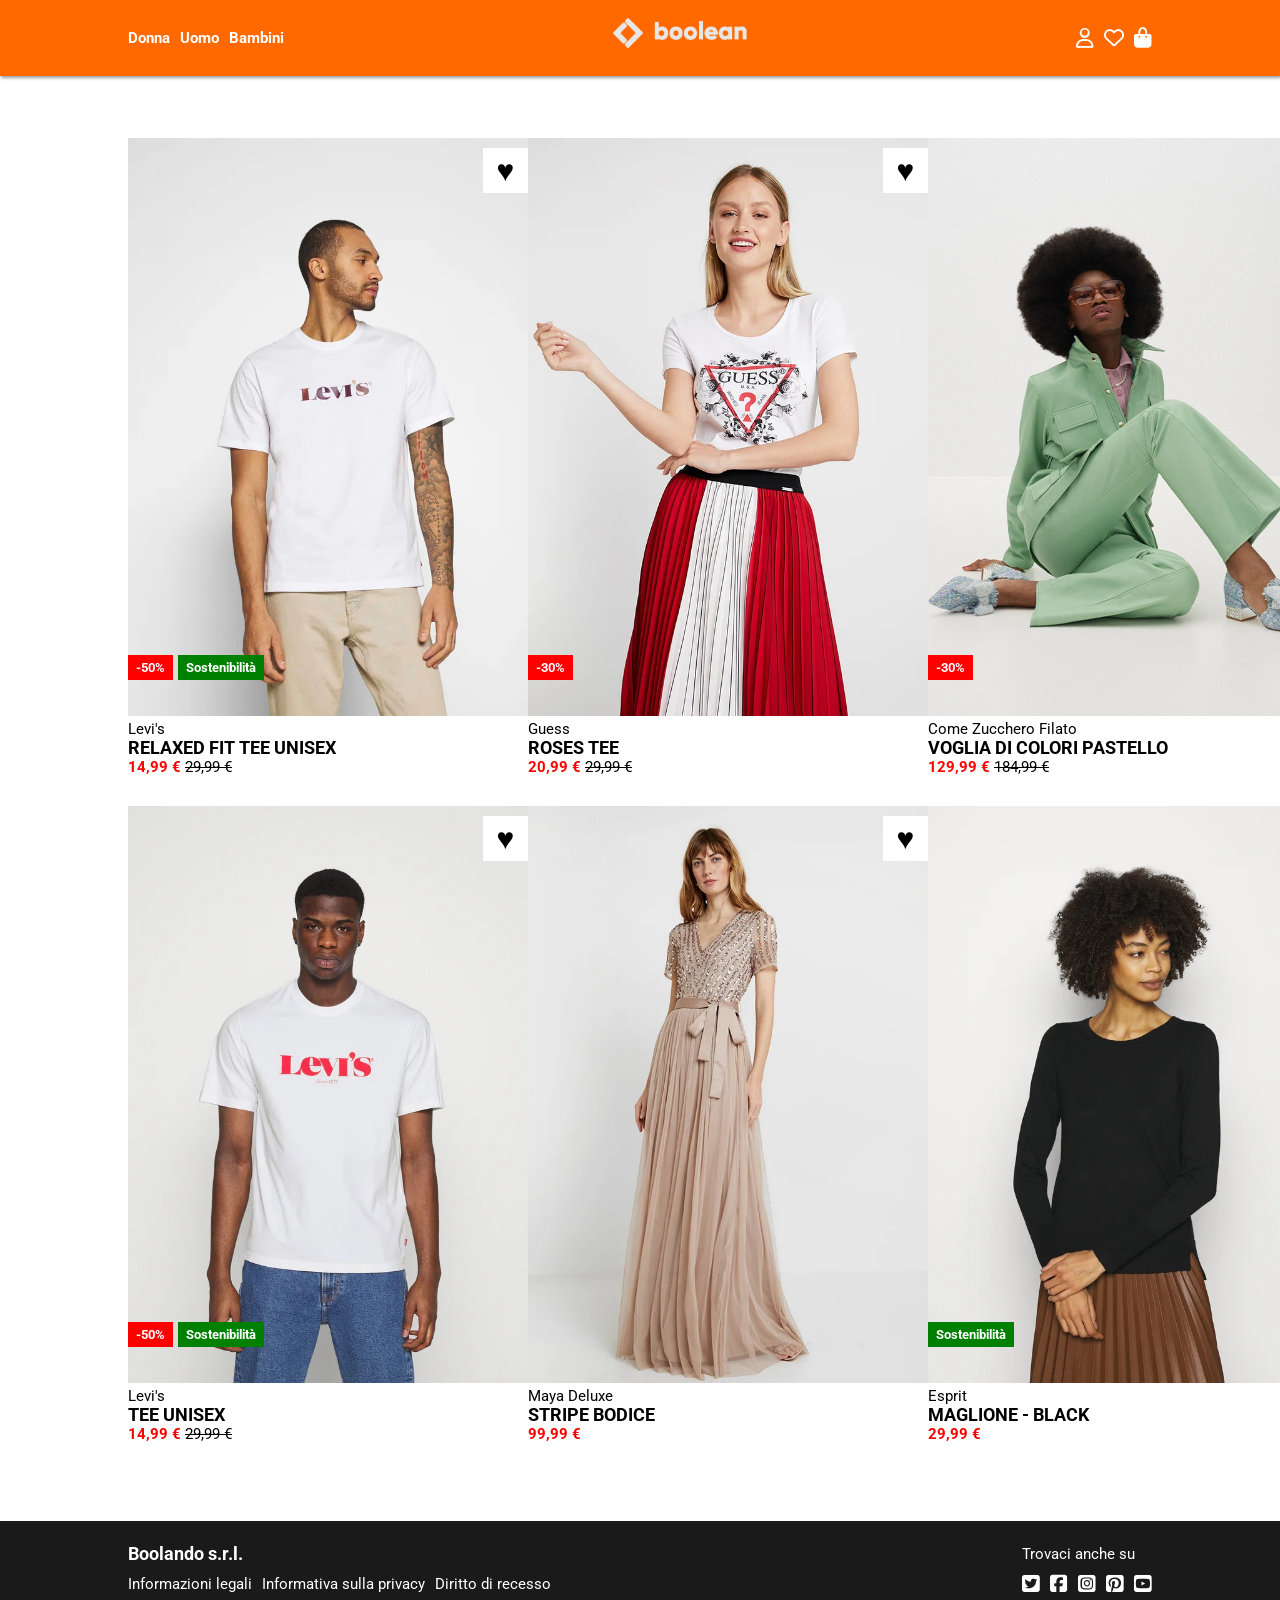
==== commit 3eb2000c: "link al modello prodotto sotto immagine" ====
--- a/index.html
+++ b/index.html
@@ -80,7 +80,9 @@
                 </div>
                 <div class="text">
                     <span class="brand">Levi's</span>
-                    <h3 class="model">RELAXED FIT TEE UNISEX</h3>
+                    <a href="">
+                        <h3 class="model">RELAXED FIT TEE UNISEX</h3>
+                    </a>
                     <span class="price">
                         <span class="red">14,99 €</span>
                         <span class="line-through">29,99 €</span>
@@ -102,7 +104,9 @@
                 </div>
                 <div class="text">
                     <span class="brand">Guess</span>
-                    <h3 class="model">ROSES TEE</h3>
+                    <a href="">
+                        <h3 class="model">ROSES TEE</h3>
+                    </a>
                     <span class="price">
                         <span class="red">20,99 €</span>
                         <span class="line-through">29,99 €</span>
@@ -124,7 +128,9 @@
                 </div>
                 <div class="text">
                     <span class="brand">Come Zucchero Filato</span>
-                    <h3 class="model">VOGLIA DI COLORI PASTELLO</h3>
+                    <a href="">
+                        <h3 class="model">VOGLIA DI COLORI PASTELLO</h3>
+                    </a>
                     <span class="price">
                         <span class="red">129,99 €</span>
                         <span class="line-through">184,99 €</span>
@@ -153,7 +159,9 @@
                 </div>
                 <div class="text">
                     <span class="brand">Levi's</span>
-                    <h3 class="model">TEE UNISEX</h3>
+                    <a href="">
+                        <h3 class="model">TEE UNISEX</h3>
+                    </a>
                     <span class="price">
                         <span class="red">14,99 €</span>
                         <span class="line-through">29,99 €</span>
@@ -174,7 +182,9 @@
                 </div>
                 <div class="text">
                     <span class="brand">Maya Deluxe</span>
-                    <h3 class="model">STRIPE BODICE</h3>
+                    <a href="">
+                        <h3 class="model">STRIPE BODICE</h3>
+                    </a>
                     <span class="price">
                         <span class="red">99,99 €</span>
                     </span>
@@ -195,7 +205,9 @@
                 </div>
                 <div class="text">
                     <span class="brand">Esprit</span>
-                    <h3 class="model">MAGLIONE - BLACK</h3>
+                    <a href="">
+                        <h3 class="model">MAGLIONE - BLACK</h3>
+                    </a>
                     <span class="price">
                         <span class="red">29,99 €</span>
                     </span>
@@ -214,7 +226,7 @@
             <!-- blocco info legali -->
             
             <div class="info">
-                <h4>Boolando s.r.l.</h4>
+                <h4><a href="#">Boolando s.r.l.</a></h4>
                 <ul class="legal-info">
                     <li><a href="">Informazioni legali</a></li>
                     <li><a href="">Informativa sulla privacy</a></li>
--- a/css/style.css
+++ b/css/style.css
@@ -32,6 +32,7 @@
 
 .red {
     color: red;
+    font-weight: 700;
 }
 
 .line-through {
@@ -176,7 +177,7 @@
 
 footer {
     min-height: 100px;
-    background-color: black;
+    background-color: #1a1a1a;
     color:#ffffff;
 }
 
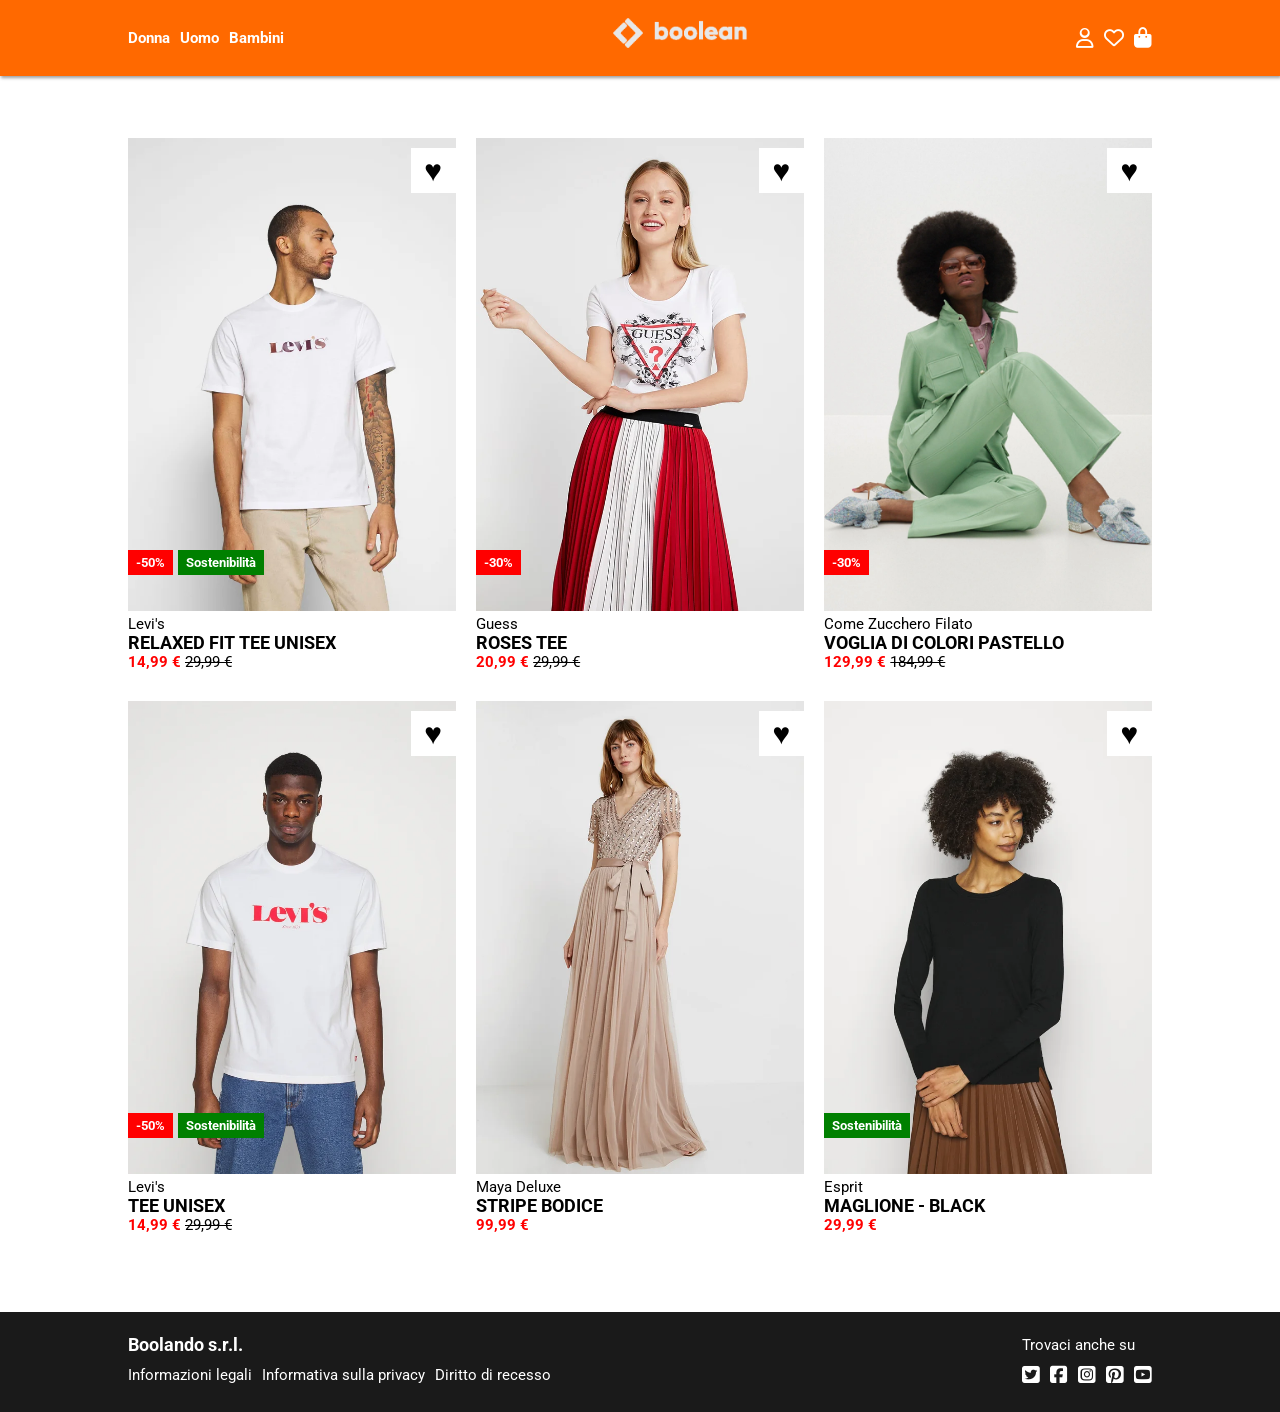
==== commit df2fabf1: "pulizia e correzione" ====
--- a/index.html
+++ b/index.html
@@ -31,7 +31,7 @@
 
             <!-- Lista categorie -->
         
-            <ul class="categ">
+            <ul class="flex-list categ">
                 <li><a href="#">Donna</a></li>
                 <li><a href="#">Uomo</a></li>
                 <li><a href="#">Bambini</a></li>
@@ -47,11 +47,11 @@
 
             <!-- icone utente -->
 
-            <div class="icons">
-                <a href="#"><i class="fa-regular fa-user"></i></a>
-                <a href="#"><i class="fa-regular fa-heart"></i></a>
-                <a href="#"><i class="fa-solid fa-bag-shopping"></i></a>
-            </div>
+            <ul class="flex-list icons">
+                <li><a href="#"><i class="fa-regular fa-user"></i></a></li>
+                <li><a href="#"><i class="fa-regular fa-heart"></i></a></li>
+                <li><a href="#"><i class="fa-solid fa-bag-shopping"></i></a></li>
+            </ul>
 
         </nav>
 
@@ -63,15 +63,15 @@
 
         <!-- fila orizzontale -->
 
-        <div class="row top-row">
-
-            <!-- blocco prodotto -->
-
-            <article class="product col1">
-                <div class="img-container">
-                    <img id="r1c1" src="img/1.webp" alt="model 1">
-                    <a href="">
-                        <div class="heart">&hearts;</div>
+        <div class="row">
+
+            <!-- blocco prodotto -->
+
+            <article class="product">
+                <div class="img-container">
+                    <img class="main-img" src="img/1.webp" alt="model 1">
+                    <img class="hidden-img" src="img/1b.webp" alt="model 1b">
+                    <a href="" class="heart">&hearts;
                     </a>
                     <div class="label">
                         <div class="discount">-50%</div>
@@ -92,11 +92,11 @@
 
             <!-- blocco prodotto -->
 
-            <article class="product col2">
-                <div class="img-container">
-                    <img id="r1c2" src="img/2.webp" alt="model 2">
-                    <a href="">
-                        <div class="heart">&hearts;</div>
+            <article class="product">
+                <div class="img-container">
+                    <img class="main-img" src="img/2.webp" alt="model 2">
+                    <img class="hidden-img" src="img/2b.webp" alt="model 1b">
+                    <a href="" class="heart">&hearts;
                     </a>
                     <div class="label">
                         <div class="discount">-30%</div>
@@ -116,11 +116,11 @@
 
             <!-- blocco prodotto -->
 
-            <article class="product col3">
-                <div class="img-container">
-                    <img id="r1c3" src="img/3.webp" alt="model 3">
-                    <a href="">
-                        <div class="heart">&hearts;</div>
+            <article class="product">
+                <div class="img-container">
+                    <img class="main-img" src="img/3.webp" alt="model 3">
+                    <img class="hidden-img" src="img/3b.webp" alt="model 1b">
+                    <a href="" class="heart">&hearts;
                     </a>
                     <div class="label">
                         <div class="discount">-30%</div>
@@ -142,15 +142,15 @@
 
         <!-- fila orizzontale -->
 
-        <div class="row bottom-row">
-
-            <!-- blocco prodotto -->
-
-            <article class="product col1">
-                <div class="img-container">
-                    <img id="r2c1" src="img/4.webp" alt="model 4">
-                    <a href="">
-                        <div class="heart">&hearts;</div>
+        <div class="row">
+
+            <!-- blocco prodotto -->
+
+            <article class="product">
+                <div class="img-container">
+                    <img class="main-img" src="img/4.webp" alt="model 4">
+                    <img class="hidden-img" src="img/4b.webp" alt="model 1b">
+                    <a href="" class="heart">&hearts;
                     </a>
                     <div class="label">
                         <div class="discount">-50%</div>
@@ -171,11 +171,11 @@
 
             <!-- blocco prodotto -->
 
-            <article class="product col2">
-                <div class="img-container">
-                    <img id="r2c2" src="img/5.webp" alt="model 5">
-                    <a href="">
-                        <div class="heart">&hearts;</div>
+            <article class="product">
+                <div class="img-container">
+                    <img class="main-img" src="img/5.webp" alt="model 5">
+                    <img class="hidden-img" src="img/5b.webp" alt="model 1b">
+                    <a href="" class="heart">&hearts;
                     </a>
                     <div class="label">
                     </div>
@@ -193,12 +193,11 @@
 
             <!-- blocco prodotto -->
 
-            <article class="product col3">
-                <div class="img-container">
-                    <img id="r2c3" src="img/6.webp" alt="model 6">
-                    <a href="">
-                        <div class="heart">&hearts;</div>
-                    </a>
+            <article class="product">
+                <div class="img-container">
+                    <img class="main-img" src="img/6.webp" alt="model 6">
+                    <img class="hidden-img" src="img/6b.webp" alt="model 1b">
+                    <a href="" class="heart">&hearts;</a>
                     <div class="label">
                         <div class="sustainable">Sostenibilità</div>
                     </div>
@@ -227,7 +226,7 @@
             
             <div class="info">
                 <h4><a href="#">Boolando s.r.l.</a></h4>
-                <ul class="legal-info">
+                <ul class="flex-list legal-info">
                     <li><a href="">Informazioni legali</a></li>
                     <li><a href="">Informativa sulla privacy</a></li>
                     <li><a href="">Diritto di recesso</a></li>
@@ -235,15 +234,17 @@
             </div>
 
             <!-- blocco social media -->
+
+            
             <div class="footer-social">
                 <span>Trovaci anche su</span>
-                <div class="icons">
-                    <a href="#"><i class="fa-brands fa-square-twitter"></i></a>
-                    <a href="#"><i class="fa-brands fa-square-facebook"></i></a>
-                    <a href="#"><i class="fa-brands fa-square-instagram"></i></a>
-                    <a href="#"><i class="fa-brands fa-square-pinterest"></i></a>
-                    <a href="#"><i class="fa-brands fa-square-youtube"></i></a>
-                </div>
+                <ul class="flex-list icons">
+                    <li><a href="#"><i class="fa-brands fa-square-twitter"></i></a></li>
+                    <li><a href="#"><i class="fa-brands fa-square-facebook"></i></a></li>
+                    <li><a href="#"><i class="fa-brands fa-square-instagram"></i></a></li>
+                    <li><a href="#"><i class="fa-brands fa-square-pinterest"></i></a></li>
+                    <li><a href="#"><i class="fa-brands fa-square-youtube"></i></a></li>
+                </ul>
             </div>
 
         </nav>
--- a/css/style.css
+++ b/css/style.css
@@ -20,6 +20,11 @@
 
 ul {
     list-style-type: none;
+}
+
+.flex-list {
+    display: flex;
+    gap: 10px;
 }
 
 h4 {
@@ -63,8 +68,6 @@
 
         .categ {
             font-weight: 700;
-            display: flex;
-            gap: 10px;
         }
 
         img.boolean-logo {
@@ -72,8 +75,6 @@
         }
 
         .icons {
-            display: flex;
-            gap: 10px;
             font-size: 20px;
         }
 
@@ -89,88 +90,77 @@
     margin-bottom: 30px;
 }
 
-    .img-container {
-        width: 400px;
-        position: relative;
-    }
-
-        .img-container img {
+    .product {
+        width: 32%;
+    }
+
+        .img-container {
             width: 100%;
-        }
-
-            /* :Hover cambio immagine */
-
-            /* Row 1 */
-            img#r1c1:hover{
-                content: url("../img/1b.webp");
-            }
-
-            img#r1c2:hover{
-                content: url("../img/2b.webp");
-            }
-
-            img#r1c3:hover{
-                content: url("../img/3b.webp");
-            }
-
-            /* Row 2 */
-
-            img#r2c1:hover{
-                content: url("../img/4b.webp");
-            }
-
-            img#r2c2:hover{
-                content: url("../img/5b.webp");
-            }
-
-            img#r2c3:hover{
-                content: url("../img/6b.webp");
-            }
-
-        /* Heart */
-
-        .img-container .heart {
-            font-size: 30px;
-            width: 45px;
-            height: 45px;
-            text-align: center;
-            padding: 5px;
-            background-color: #ffffff;
-            position: absolute;
-            top: 10px;
-            right: 0;
-        }
-
-        /* BONUS */
-
-        .img-container .heart:hover {
-            color: red;
-        }
-
-        /* Label */
-
-        .label {
-            position: absolute;
-            bottom: 40px;
-            left: 0;
-            display: flex;
-            gap: 5px;
-        }
-
-        .label > * {
-            font-size: 13px;
-            font-weight: 700;
-            color: #ffffff;
-            padding: 5px 8px;
-        }
-
-        .label .discount {
-            background-color: red;
-        }
-
-        .label .sustainable {
-            background-color: green;
-        }
+            position: relative;
+        }
+
+            .img-container img {
+                max-width: 100%;
+            }
+
+                /* :Hover cambio immagine */
+
+                .hidden-img {
+                    display: none;
+                }
+
+                .img-container:hover .main-img{
+                    display: none;
+                }
+
+                .img-container:hover .hidden-img {
+                    display: inline-block;
+                }
+
+            /* Heart */
+
+            .img-container .heart {
+                font-size: 30px;
+                width: 45px;
+                height: 45px;
+                text-align: center;
+                padding: 5px;
+                background-color: #ffffff;
+                position: absolute;
+                top: 10px;
+                right: 0;
+            }
+
+            /* BONUS */
+
+            .img-container .heart:hover {
+                color: red;
+            }
+
+            /* Label */
+
+            .label {
+                position: absolute;
+                bottom: 40px;
+                left: 0;
+                display: flex;
+                gap: 5px;
+            }
+
+            .label > * {
+                font-size: 13px;
+                font-weight: 700;
+                color: #ffffff;
+                padding: 5px 8px;
+            }
+
+            .label .discount {
+                background-color: red;
+            }
+
+            .label .sustainable {
+                background-color: green;
+            }
 
 
 /* FOOTER */
